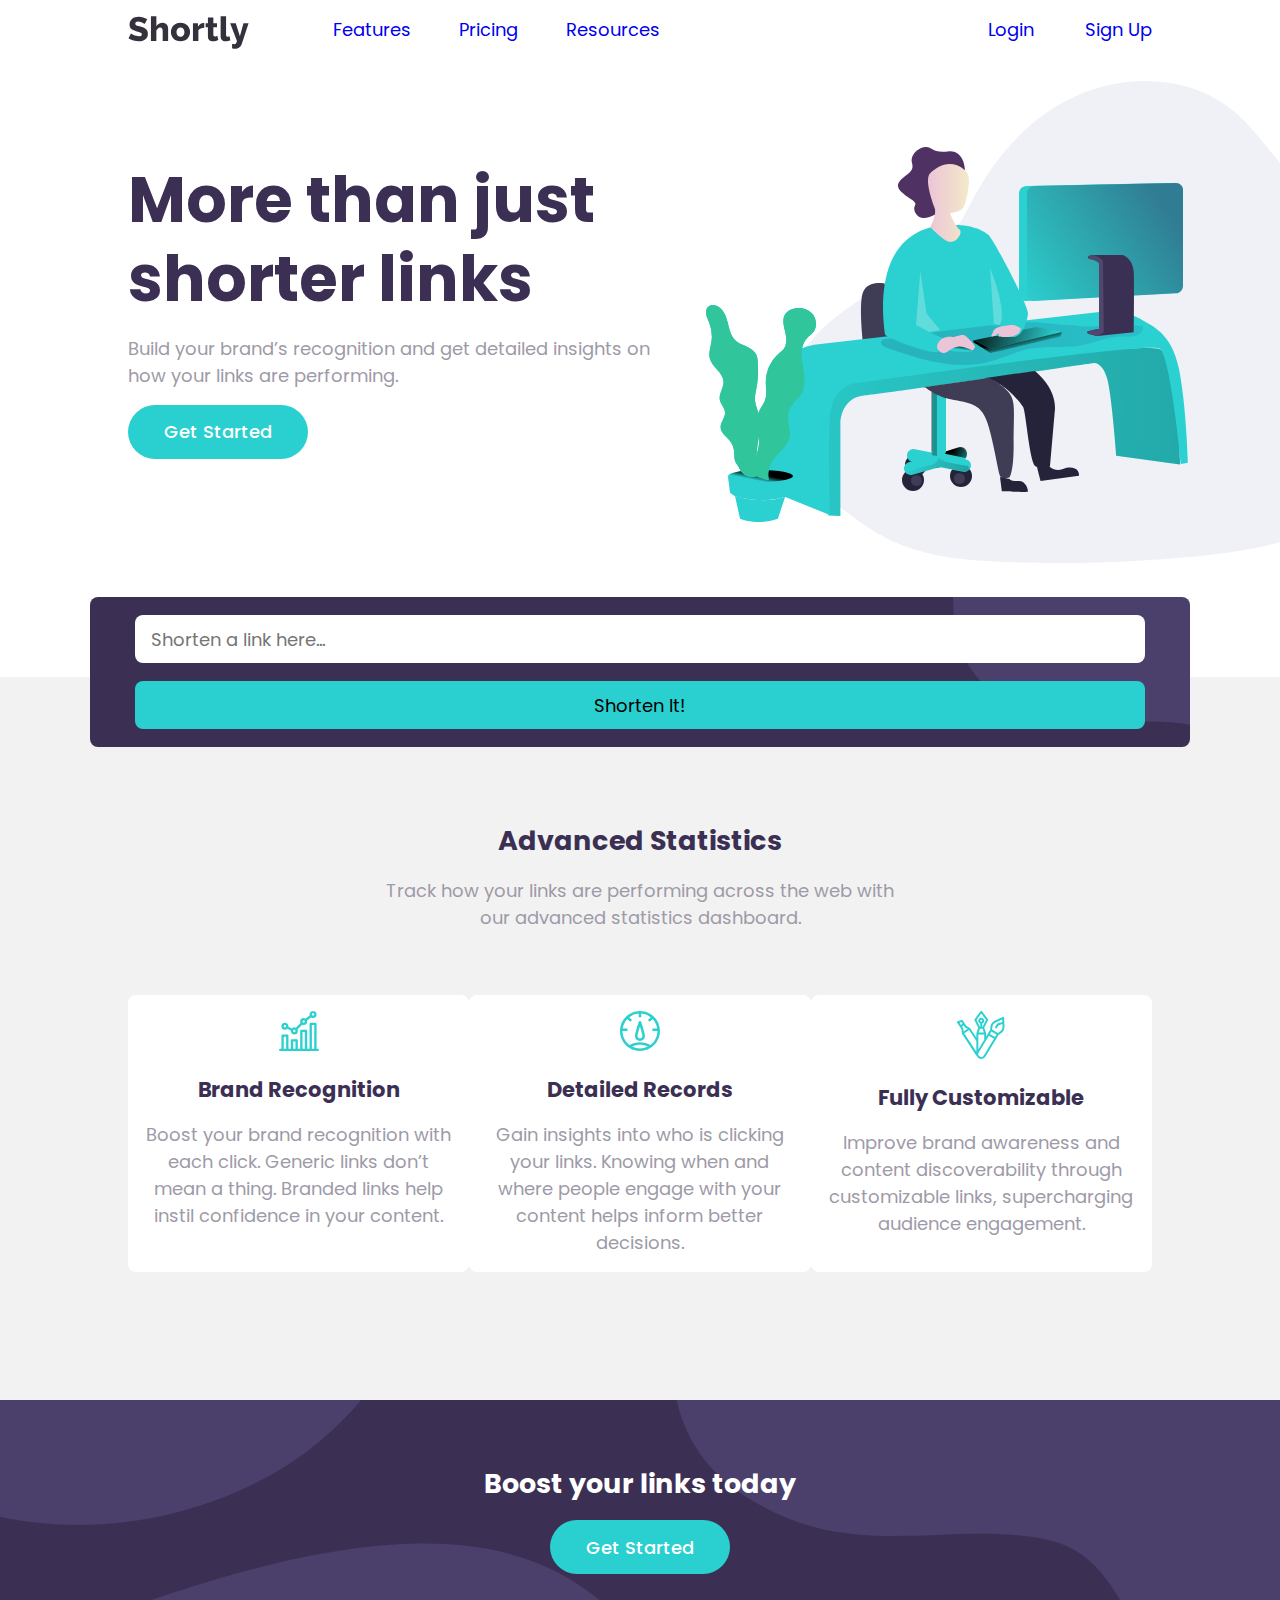
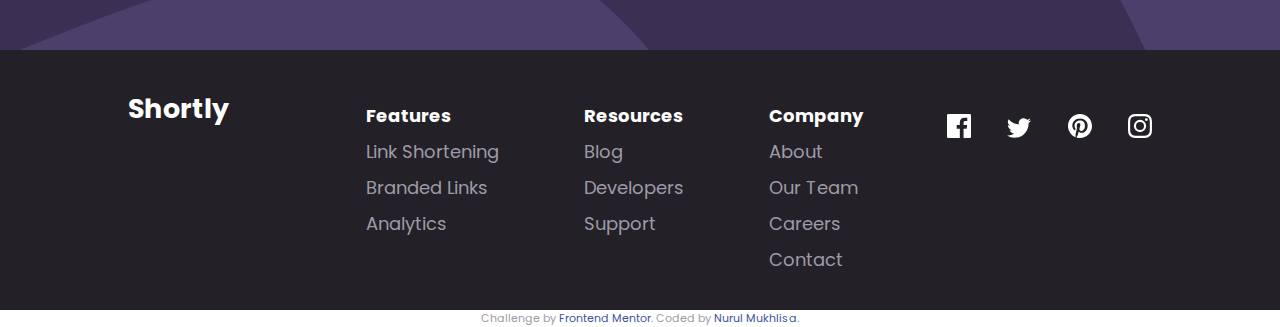
==== url-shortening-api-master/index.html @ 341e6592 "link shortener" ====
<!DOCTYPE html>
<html lang="en">
  <head>
    <meta charset="UTF-8" />
    <meta name="viewport" content="width=device-width, initial-scale=1.0" />
    <!-- displays site properly based on user's device -->

    <link
      rel="icon"
      type="image/png"
      sizes="32x32"
      href="./images/favicon-32x32.png"
    />

    <title>Frontend Mentor | Shortly URL shortening API Challenge</title>

    <!-- Feel free to remove these styles or customise in your own stylesheet 👍 -->
    <link
      href="https://fonts.googleapis.com/css2?family=Poppins:wght@500;700&display=swap"
      rel="stylesheet"
    />
    <link rel="stylesheet" href="style.css" />
    <style>
      .attribution {
        font-size: 11px;
        text-align: center;
      }
      .attribution a {
        color: hsl(228, 45%, 44%);
      }
    </style>
  </head>
  <body>
    <header>
      <nav>
        <img src="images/logo.svg" alt="logo" />
        <section class="nav-toggle">
          <ul>
            <li><a href="#">Features</a></li>
            <li><a href="#">Pricing</a></li>
            <li><a href="#">Resources</a></li>
          </ul>
          <ul>
            <li><a href="#"> Login</a></li>
            <li><a href="#">Sign Up</a></li>
          </ul>
        </section>
      </nav>
    </header>
    <section class="main">
      <section class="first-sec">
        <img src="images/illustration-working.svg" alt="main-image" />
      </section>
      <section class="main-text">
        <h1>More than just shorter links</h1>
        <p>
          Build your brand’s recognition and get detailed insights on how your
          links are performing.
        </p>
        <a class="get-started-btn" href="#">Get Started</a>
      </section>
    </section>

    <section class="advanced-stat">
      <section class="form-sec">
        <form class="form" action="">
          <input type="text" placeholder="Shorten a link here..." />
          <button>Shorten It!</button>
        </form>
      </section>
      <h2>Advanced Statistics</h2>
      <p>
        Track how your links are performing across the web with our advanced
        statistics dashboard.
      </p>
      <div class="advanced-wrapper">
        <section class="advanced-items advance1">
          <img src="images/icon-brand-recognition.svg" alt="" />
          <h3>Brand Recognition</h3>
          <p>
            Boost your brand recognition with each click. Generic links don’t
            mean a thing. Branded links help instil confidence in your content.
          </p>
        </section>
        <section class="advanced-items advance2">
          <img src="images/icon-detailed-records.svg" alt="" />
          <h3>Detailed Records</h3>
          <p>
            Gain insights into who is clicking your links. Knowing when and
            where people engage with your content helps inform better decisions.
          </p>
        </section>
        <section class="advanced-items advance3">
          <img src="images/icon-fully-customizable.svg" alt="" />
          <h3>Fully Customizable</h3>
          <p>
            Improve brand awareness and content discoverability through
            customizable links, supercharging audience engagement.
          </p>
        </section>
      </div>
    </section>
    <section class="boost">
      <h2>Boost your links today</h2>
      <a class="get-started-btn" href="#">Get Started </a>
    </section>
    <footer>
      <h2>Shortly</h2>
      <section class="footer-items">
        <h4>Features</h4>
        <a href="#">Link Shortening</a>
        <a href="#">Branded Links</a>
        <a href="#">Analytics</a>
      </section>
      <section class="footer-items">
        <h4>Resources</h4>
        <a href="#">Blog</a>
        <a href="#">Developers</a>
        <a href="#">Support</a>
      </section>
      <section class="footer-items">
        <h4>Company</h4>
        <a href="#">About</a>
        <a href="#">Our Team</a>
        <a href="#">Careers</a>
        <a href="#">Contact</a>
      </section>
      <section class="social">
        <ul>
          <li>
            <a href="#"><img src="images/icon-facebook.svg" alt="" /></a>
          </li>
          <li>
            <a href="#"><img src="images/icon-twitter.svg" alt="" /></a>
          </li>
          <li>
            <a href="#"><img src="images/icon-pinterest.svg" alt="" /></a>
          </li>
          <li>
            <a href="#"><img src="images/icon-instagram.svg" alt="" /></a>
          </li>
        </ul>
      </section>
    </footer>

    <div class="attribution">
      Challenge by
      <a href="https://www.frontendmentor.io?ref=challenge" target="_blank"
        >Frontend Mentor</a
      >. Coded by <a href="#">Nurul Mukhlisa</a>.
    </div>
  </body>
</html>
---- url-shortening-api-master/style.css ----
* {
  box-sizing: border-box;
  padding: 0;
  margin: 0;
}
body {
  color: hsl(257, 7%, 63%);
  font-size: 18px;
  font-family: "Poppins", sans-serif;
  text-align: center;
}
header nav {
  display: flex;
  justify-content: space-between;
}
li {
  list-style: none;
}
a {
  text-decoration: none;
}
.first-sec {
  max-width: 100%;
  height: 500px;
  padding: 1rem auto;
  overflow: hidden;
  /* background: url("images/illustration-working.svg") no-repeat; */
}
h1 {
  font-size: 2.5em;
  line-height: 1.25;
  margin: 1rem auto;
}
h1,
h2,
h3 {
  color: hsl(257, 27%, 26%);
}
.get-started-btn {
  display: inline-block;
  font-weight: 500;
  /* font-size: 1.25em; */
  padding: 0.75em 2em;
  margin: 1rem auto 4rem auto;
  background: hsl(180, 66%, 49%);
  color: white;
  border-radius: 2em;
}

.advanced-stat {
  background: hsl(0, 0%, 95%);
  position: relative;
  margin: 5rem auto 0 auto;
  padding: 8rem 0;
  width: 100%;
}
.advanced-stat h2,
.advanced-stat h3 {
  margin: 1rem;
}
.form {
  width: 90%;
  max-width: 1100px;
  padding: 1em;
  margin: 0 auto;
  background-image: url("images/bg-shorten-mobile.svg");
  background-repeat: no-repeat;
  background-position: right cover;
  background-position-x: right;
  background-position-y: top;
  background-color: hsl(257, 27%, 26%);
  border-radius: 0.5rem;
  position: absolute;
  top: -5rem;
  left: 0;
  right: 0;
}
.form > input,
.form > button {
  width: 95%;
  height: 3rem;
  padding: 0.5rem 1rem;
  border: none;
  border-radius: 0.5rem;
  font-size: 18px;
  font-family: "Poppins", sans-serif;
}
.form > button {
  display: inline-block;
  margin-top: 1em;
  background: hsl(180, 66%, 49%);
}
.advanced-items {
  background: white;
  width: 22rem;
  margin: 4rem auto 0 auto;
  padding: 1rem;
  border-radius: 0.5rem;
}
.boost {
  background-image: url("images/bg-boost-mobile.svg");
  background-position: top right;
  background-repeat: no-repeat;
  background-attachment: center;
  height: 300px;
  padding: 6rem 1rem;
  background-color: hsl(257, 27%, 26%);
  margin: 0;
}
.boost h2 {
  color: white;
  margin: 0 auto;
}
footer {
  background: hsl(260, 8%, 14%);
  padding: 2rem;
  line-height: 2;
}
footer h4,
footer h2 {
  color: white;
}
footer a {
  color: hsl(257, 7%, 63%);
  display: block;
}
.footer-items {
  margin-top: 1.5rem;
}
.social ul {
  display: flex;
  justify-content: space-between;
  width: 50%;
  margin: 2rem auto;
}

@media screen and (min-width: 800px) {
  header {
    padding: 1rem 8rem;
  }
  header nav ul {
    display: flex;
    flex-basis: 40%;
    justify-content: space-between;
  }
  .nav-toggle {
    display: flex;
    width: 80%;
    justify-content: space-between;
  }
  header nav ul + ul {
    flex-basis: 20%;
    justify-content: space-between;
  }
  .main {
    display: flex;
    flex-direction: row-reverse;
    padding: 1rem 0;
  }
  .first-sec {
    flex-basis: 60%;
    /* width: 70%; */
    overflow: hidden;
  }
  .main-text {
    margin-top: 3rem;
    text-align: left;
    padding: 1rem 1rem 1rem 8rem;
    flex-basis: 70%;
  }
  .main-text h1 {
    font-size: 3.5em;
  }
  .advanced-stat {
    padding: 8rem 8rem;
  }
  .advanced-stat > p {
    width: 50%;
    margin: 0 auto;
  }
  .advanced-wrapper {
    display: flex;
  }
  .boost {
    background-image: url("images/bg-boost-desktop.svg");
    height: 250px;
    padding: 4rem 1rem;
  }
  footer {
    display: flex;
    justify-content: space-between;
    padding: 2rem 8rem;
    text-align: left;
  }
  .footer-items {
    margin-top: 1rem;
  }
  .social ul {
    width: 100%;
  }
  .social {
    flex-basis: 20%;
  }
  footer h2 {
    flex-basis: 15%;
  }
}
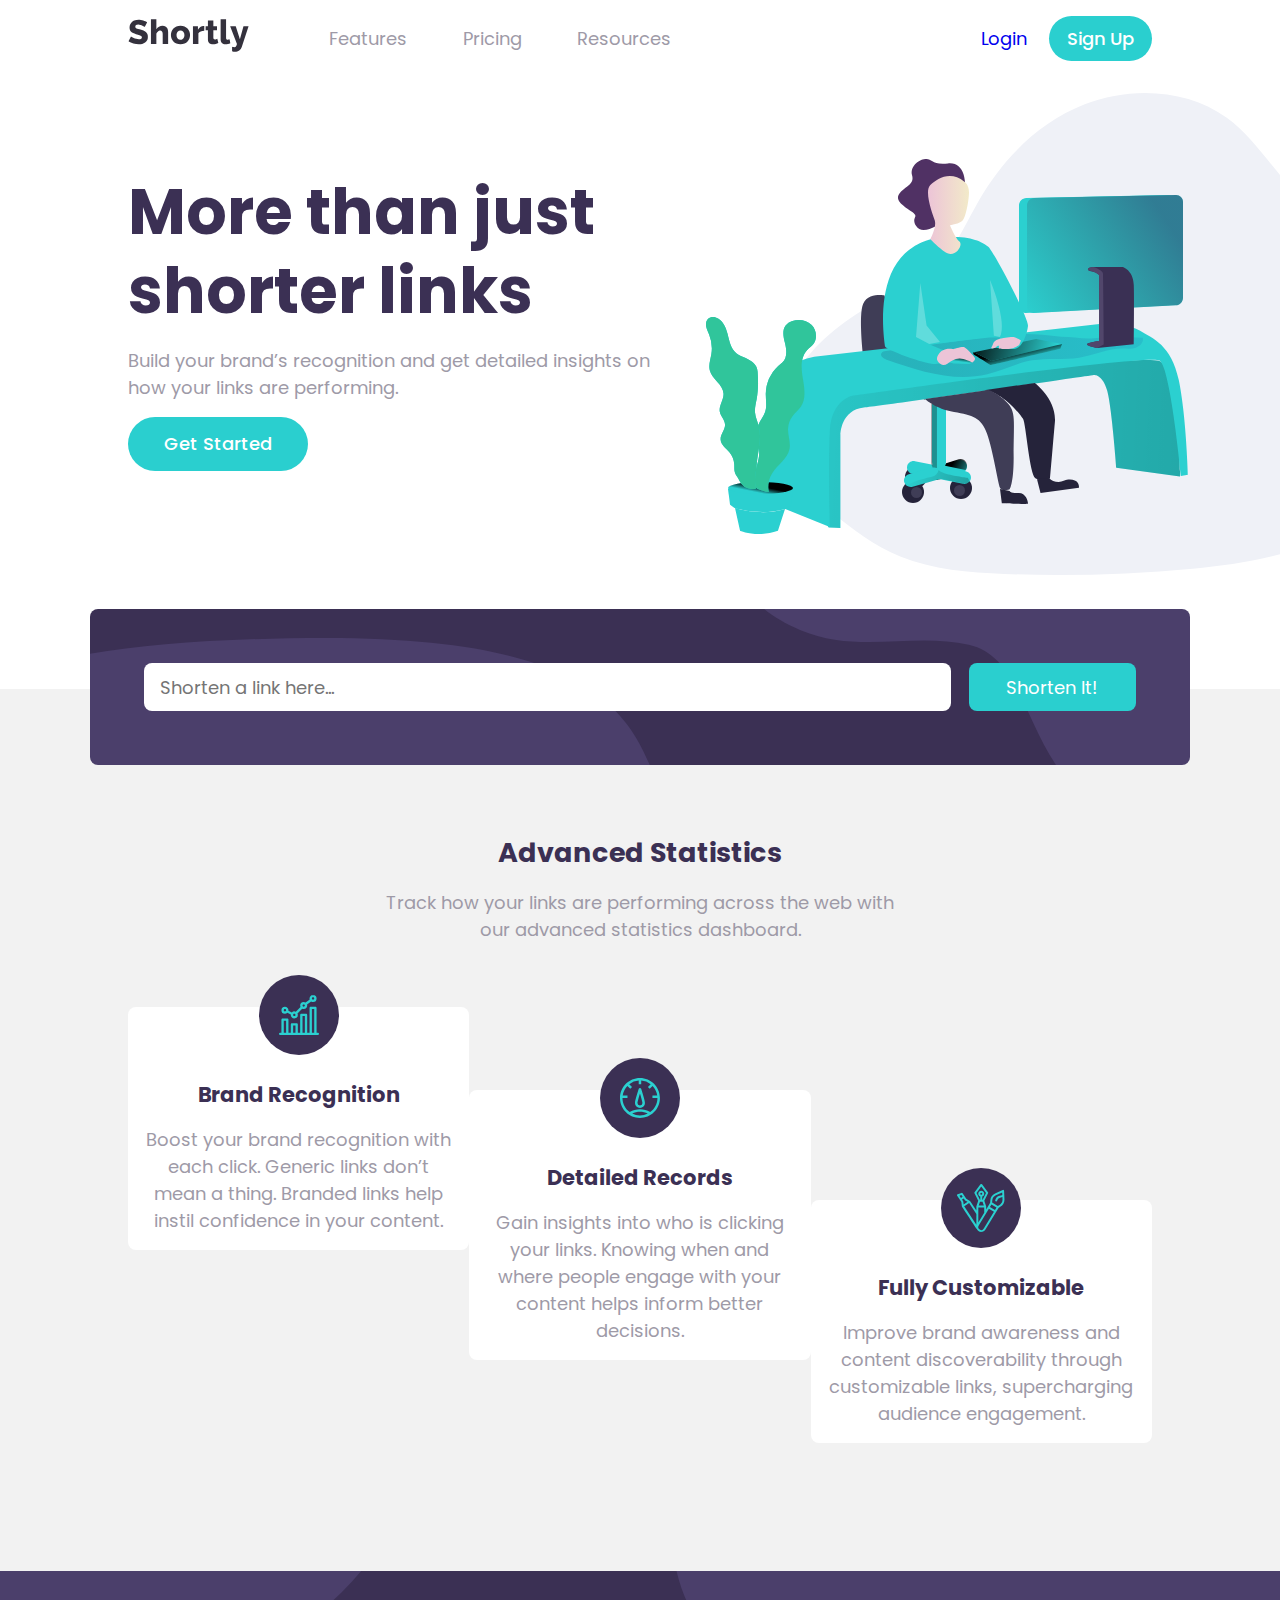
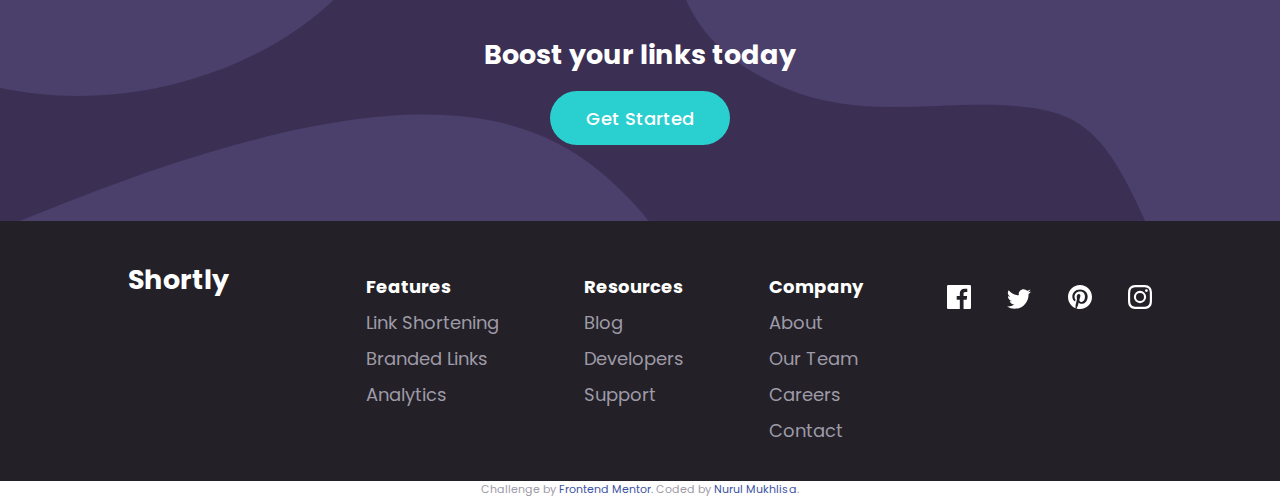
==== commit 0fa1d33f: "make the results section with JavaScript" ====
--- a/url-shortening-api-master/index.html
+++ b/url-shortening-api-master/index.html
@@ -29,20 +29,26 @@
         color: hsl(228, 45%, 44%);
       }
     </style>
+    <script src="app.js" defer></script>
   </head>
   <body>
     <header>
       <nav>
-        <img src="images/logo.svg" alt="logo" />
-        <section class="nav-toggle">
-          <ul>
+        <div>
+          <button class="nav-toggle" aria-label="open navigation">
+            <span class="hamburger"></span>
+          </button>
+          <img src="images/logo.svg" alt="logo" />
+        </div>
+        <section class="nav-items">
+          <ul class="first-nav-items">
             <li><a href="#">Features</a></li>
             <li><a href="#">Pricing</a></li>
             <li><a href="#">Resources</a></li>
           </ul>
           <ul>
-            <li><a href="#"> Login</a></li>
-            <li><a href="#">Sign Up</a></li>
+            <li><a class="nav-login" href="#"> Login</a></li>
+            <li><a class="sign-up" href="#">Sign Up</a></li>
           </ul>
         </section>
       </nav>
@@ -64,10 +70,26 @@
     <section class="advanced-stat">
       <section class="form-sec">
         <form class="form" action="">
-          <input type="text" placeholder="Shorten a link here..." />
-          <button>Shorten It!</button>
+          <div class="input-wrapper">
+            <input
+              class="input-link"
+              type="text"
+              placeholder="Shorten a link here..."
+            />
+            <p class="error-message hidden">Please add link</p>
+          </div>
+          <button class="shorten-btn">Shorten It!</button>
         </form>
       </section>
+      <!-- <section class="results-sec hidden">
+        <section class="results">
+          <div>
+            <p class="original-link">original link</p>
+            <p class="short-link">shorted link</p>
+          </div>
+          <button class="copy-btn" type="copy">Copy</button>
+        </section>
+      </section> -->
       <h2>Advanced Statistics</h2>
       <p>
         Track how your links are performing across the web with our advanced
@@ -75,7 +97,9 @@
       </p>
       <div class="advanced-wrapper">
         <section class="advanced-items advance1">
-          <img src="images/icon-brand-recognition.svg" alt="" />
+          <div class="image-advance">
+            <img src="images/icon-brand-recognition.svg" alt="" />
+          </div>
           <h3>Brand Recognition</h3>
           <p>
             Boost your brand recognition with each click. Generic links don’t
@@ -83,7 +107,9 @@
           </p>
         </section>
         <section class="advanced-items advance2">
-          <img src="images/icon-detailed-records.svg" alt="" />
+          <div class="image-advance">
+            <img src="images/icon-detailed-records.svg" alt="" />
+          </div>
           <h3>Detailed Records</h3>
           <p>
             Gain insights into who is clicking your links. Knowing when and
@@ -91,7 +117,9 @@
           </p>
         </section>
         <section class="advanced-items advance3">
-          <img src="images/icon-fully-customizable.svg" alt="" />
+          <div class="image-advance">
+            <img src="images/icon-fully-customizable.svg" alt="" />
+          </div>
           <h3>Fully Customizable</h3>
           <p>
             Improve brand awareness and content discoverability through
--- a/url-shortening-api-master/style.css
+++ b/url-shortening-api-master/style.css
@@ -9,16 +9,123 @@
   font-family: "Poppins", sans-serif;
   text-align: center;
 }
+header {
+  padding: 1.5rem 1rem;
+}
 header nav {
   display: flex;
   justify-content: space-between;
-}
+  align-items: center;
+}
+
 li {
   list-style: none;
 }
 a {
   text-decoration: none;
 }
+.nav-items {
+  display: none;
+}
+.first-nav-items a {
+  color: hsl(257, 7%, 63%);
+}
+.first-nav-items a:hover,
+.first-nav-items a:active,
+.first-nav-items a:focus {
+  color: hsl(260, 8%, 14%);
+}
+.nav-login:hover,
+.nav-login:active,
+.nav-login:focus {
+  color: hsl(257, 7%, 63%);
+}
+.sign-up {
+  display: inline-block;
+  font-weight: 500;
+  /* font-size: 1.25em; */
+  padding: 0.5em 1em;
+  margin: auto;
+  background: hsl(180, 66%, 49%);
+  color: white;
+  border-radius: 2em;
+}
+/* nav toggle button */
+
+.nav-toggle {
+  cursor: pointer;
+  border: 0;
+  width: 1.5rem;
+  height: 3rem;
+  padding: 0em;
+  background-color: white;
+  color: white;
+  transition: opacity 250ms ease;
+
+  position: absolute;
+  right: 1rem;
+  top: 1rem;
+}
+
+.nav-toggle:focus,
+.nav-toggle:hover {
+  opacity: 0.75;
+}
+
+.hamburger {
+  /* width: 100%; */
+  position: relative;
+}
+
+.hamburger,
+.hamburger::before,
+.hamburger::after {
+  display: block;
+  margin: 0 auto;
+  height: 3px;
+  background: hsl(257, 27%, 26%);
+}
+
+.hamburger::before,
+.hamburger::after {
+  content: "";
+  width: 100%;
+}
+
+.hamburger::before {
+  transform: translateY(-8px);
+}
+
+.hamburger::after {
+  transform: translateY(5px);
+}
+.nav-visible {
+  display: block;
+  position: absolute;
+  top: 5rem;
+  left: 0;
+  right: 0;
+  background-color: hsl(257, 27%, 26%);
+  padding: 2rem;
+  width: 90%;
+  margin: 0 auto;
+  color: white;
+  border-radius: 0.5rem;
+}
+.nav-visible a {
+  color: white;
+}
+.nav-visible li {
+  margin-top: 1rem;
+}
+.nav-visible ul + ul {
+  margin-top: 2.5rem;
+}
+.nav-visible .sign-up {
+  padding: 0.25rem 3rem;
+}
+
+/*main section*/
 .first-sec {
   max-width: 100%;
   height: 500px;
@@ -75,9 +182,10 @@
   left: 0;
   right: 0;
 }
-.form > input,
-.form > button {
-  width: 95%;
+.form input,
+.shorten-btn,
+.copy-btn {
+  width: 100%;
   height: 3rem;
   padding: 0.5rem 1rem;
   border: none;
@@ -85,17 +193,89 @@
   font-size: 18px;
   font-family: "Poppins", sans-serif;
 }
-.form > button {
+.input-wrapper {
+  width: 100%;
+}
+.input-wrapper > p {
+  text-align: left;
+  color: rgb(255, 24, 24);
+  font-size: 0.75em;
+  margin-top: 0.5rem;
+}
+.shorten-btn,
+.copy-btn {
   display: inline-block;
   margin-top: 1em;
   background: hsl(180, 66%, 49%);
-}
+  cursor: pointer;
+  color: white;
+}
+.shorten-btn:hover,
+.shorten-btn:active,
+.shorten-btn:focus,
+.copy-btn:hover,
+.copy-btn:active,
+.copy-btn:focus,
+.get-started-btn:hover,
+.get-started-btn:active,
+.get-started-btn:focus,
+.sign-up:hover,
+.sign-up:active,
+.sign-up:focus {
+  background: hsl(180, 66%, 75%);
+}
+.results-sec {
+  margin: 0 auto 2rem auto;
+  width: 90%;
+}
+.results {
+  max-width: 1100px;
+  padding: 1em;
+  margin: 0 auto;
+  background-color: white;
+  border-radius: 0.5rem;
+}
+.short-link,
+.original-link {
+  text-align: left;
+  font-size: 0.75em;
+}
+.original-link {
+  color: hsl(257, 27%, 26%);
+}
+.short-link {
+  color: hsl(180, 66%, 49%);
+  margin-top: 1rem;
+}
+
 .advanced-items {
   background: white;
   width: 22rem;
   margin: 4rem auto 0 auto;
-  padding: 1rem;
+  padding: 3.5rem 1rem 1rem 1rem;
   border-radius: 0.5rem;
+  position: relative;
+}
+.advanced-items > .image-advance {
+  position: absolute;
+  top: -2rem;
+  left: 0;
+  right: 0;
+  margin: 0 auto;
+  background-color: hsl(257, 27%, 26%);
+  /* padding: 2rem; */
+  border-radius: 50%;
+  width: 5rem;
+  height: 5rem;
+  text-align: center;
+}
+.image-advance > img {
+  position: absolute;
+  left: 0;
+  right: 0;
+  margin: auto;
+  top: 0;
+  bottom: 0;
 }
 .boost {
   background-image: url("images/bg-boost-mobile.svg");
@@ -124,6 +304,11 @@
   color: hsl(257, 7%, 63%);
   display: block;
 }
+footer a:hover,
+footer a:active,
+footer a:focus {
+  color: hsl(180, 66%, 49%);
+}
 .footer-items {
   margin-top: 1.5rem;
 }
@@ -133,24 +318,42 @@
   width: 50%;
   margin: 2rem auto;
 }
-
-@media screen and (min-width: 800px) {
+.hidden {
+  display: none;
+}
+
+@media screen and (min-width: 900px) {
   header {
     padding: 1rem 8rem;
   }
+  header nav .nav-items {
+    display: flex;
+    width: 90%;
+    justify-content: space-between;
+    margin-left: 3rem;
+  }
   header nav ul {
     display: flex;
-    flex-basis: 40%;
+    flex-basis: 50%;
     justify-content: space-between;
+    align-items: center;
+    flex-wrap: wrap;
+  }
+  header nav .nav-items ul + ul {
+    flex-basis: 30%;
   }
   .nav-toggle {
-    display: flex;
-    width: 80%;
+    display: none;
+  }
+
+  .nav-items {
+    display: flex;
+    width: 90%;
     justify-content: space-between;
   }
-  header nav ul + ul {
-    flex-basis: 20%;
-    justify-content: space-between;
+  .first-nav-items {
+    width: 100%;
+    justify-self: center;
   }
   .main {
     display: flex;
@@ -171,6 +374,27 @@
   .main-text h1 {
     font-size: 3.5em;
   }
+  .form {
+    background-image: url("images/bg-shorten-desktop.svg");
+    top: -5rem;
+    padding: 3em;
+  }
+  .form,
+  .results {
+    display: flex;
+  }
+  .shorten-btn,
+  .copy-btn {
+    flex-basis: 20%;
+    margin-top: 0;
+    margin-left: 1em;
+  }
+  .copy-btn {
+    flex-basis: 15%;
+  }
+  .results div {
+    flex-basis: 85%;
+  }
   .advanced-stat {
     padding: 8rem 8rem;
   }
@@ -180,6 +404,17 @@
   }
   .advanced-wrapper {
     display: flex;
+    align-items: baseline;
+    height: 500px;
+  }
+  .advance1 {
+    align-self: flex-start;
+  }
+  .advance2 {
+    align-self: center;
+  }
+  .advance3 {
+    align-self: flex-end;
   }
   .boost {
     background-image: url("images/bg-boost-desktop.svg");
@@ -205,3 +440,24 @@
     flex-basis: 15%;
   }
 }
+@media screen and (min-width: 1200px) {
+  header nav .nav-items {
+    width: 100%;
+  }
+  header nav ul {
+    display: flex;
+    flex-basis: 50%;
+    justify-content: space-between;
+    align-items: center;
+    flex-wrap: wrap;
+  }
+
+  header nav .nav-items ul + ul {
+    flex-basis: 20%;
+  }
+  .first-nav-items {
+    flex-basis: 40%;
+    margin-left: 2rem;
+    justify-self: center;
+  }
+}
